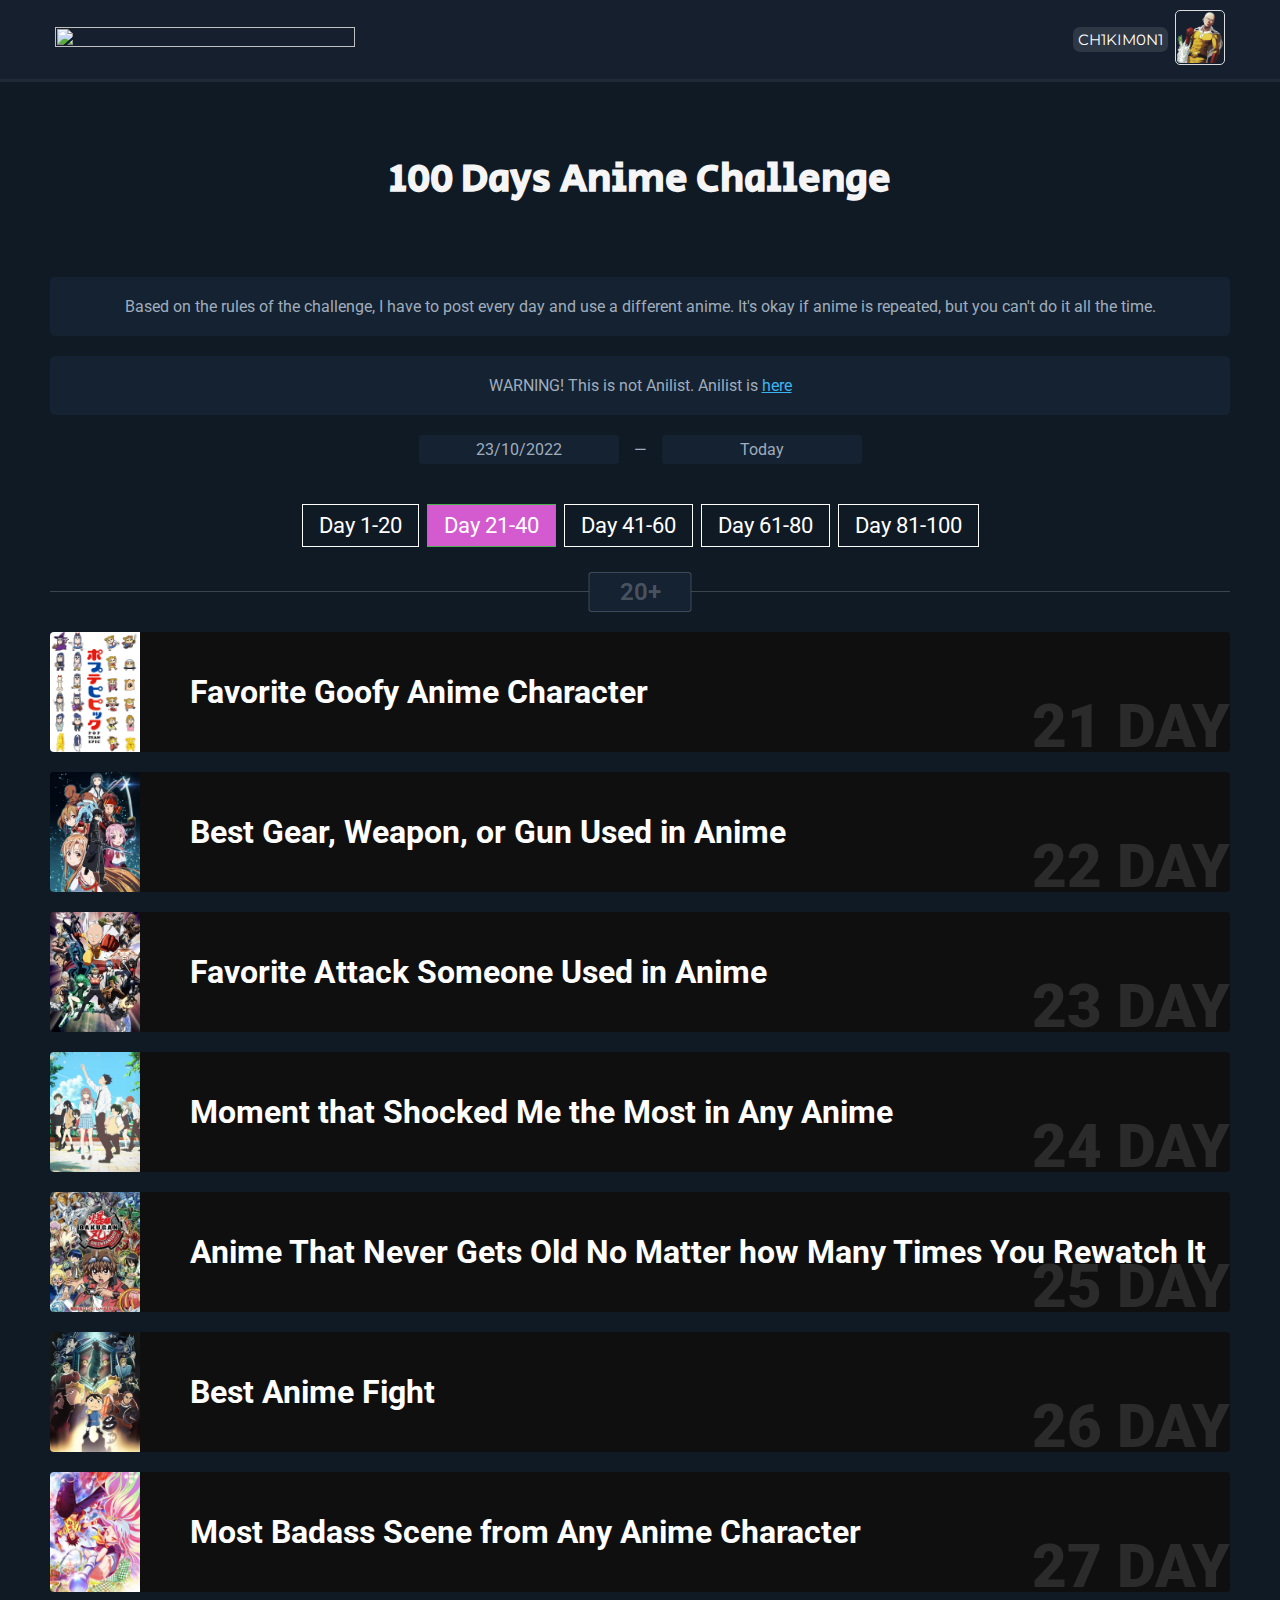
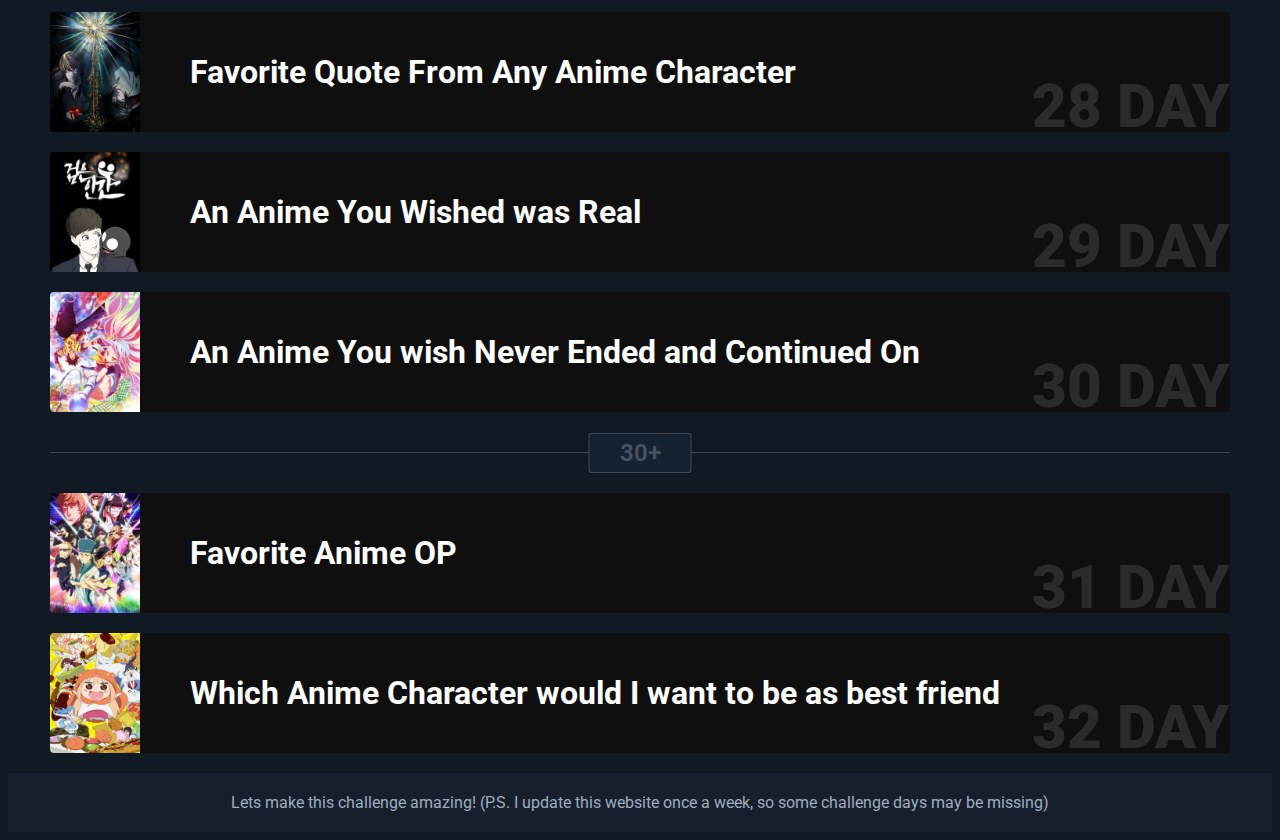
==== page2.html @ b33457d3 "major changes" ====
<!doctype html>
<html lang="en">
  <head>
    <title>100 Days Anime Challenge</title>

    <link rel="icon" type="image/x-icon" href="icon.webp.png">
    <!-- Required meta tags -->
    <meta charset="utf-8">
    <meta name="viewport" content="width=device-width, initial-scale=1, shrink-to-fit=no">

    <link rel="preconnect" href="https://fonts.googleapis.com">
<link rel="preconnect" href="https://fonts.gstatic.com" crossorigin>
<link href="https://fonts.googleapis.com/css2?family=Montserrat&family=Roboto:wght@100;400;500&family=Secular+One&display=swap" rel="stylesheet">

    <link rel="stylesheet" href="css/reset.css">
    <link rel="stylesheet" href="css/style.css?ver=3.0">    
  </head>
  <body>
      <header>
        <div class="container">
            <div class="header-inner">
                <div class="logo">
                    <img src="images/100-Days-Anime-Challenge-5.gif" alt="">
                </div>
                <div class="nickname">
                        <a href="https://anilist.co/user/CH1KIM0N1/">
                            CH1KIM0N1
                        </a>
                </div>
                <div class = "special">
                    <img src="images/pfp.png" alt="" style="width:50px"> 
                </div>
            </div>
        </div>
      </header>
      
      <div class="content">
        <div class="container">
            <h1>
                100 Days Anime Challenge
            </h1>
            <div class="challenge-image">
                <a href="images/E8DegsGXoAAz6NP.jpg" target="_blank">
                    <img src="images/E8DegsGXoAAz6NP.jpg" alt="">
                </a>
            </div>
            <div class="information">
                <div class="text">
                    Based on the rules of the challenge, I have to post every day and use a different anime. It's okay if anime is repeated, but you can't do it all the time.
                </div>
                <div class="text">
                    WARNING! This is not Anilist. Anilist is <a href="https://anilist.co/">here</a>
                </div>
                <div class="date">
                    <div class="date-block">
                        23/10/2022
                    </div>
                    <span> — </span>
                    <div class="date-block">
                        Today
                    </div>
                </div>
            </div>
            <div class="center">
                <div class="pagination">
                    <a href="index.html">Day 1-20</a>
                    <a href="page2.html"class="active">Day 21-40</a>
                    <a href="#">Day 41-60</a>
                    <a href="#">Day 61-80</a>
                    <a href="#">Day 81-100</a>
                </div>
              </div>
            <div id="challenge-items">
            </div>
        </div>
        
      </div>

      <script src="js/page2.js?ver=2.0"></script>
      <footer>
        Lets make this challenge amazing! (P.S. I update this website once a week, so some challenge days may be missing)
      </footer>
  </body>
</html>
---- css/style.css ----
*{
    box-sizing: border-box;
    font-family: 'Roboto', sans-serif;

}
:root
{
    --foreground-color: rgb(21, 31, 46);
    --block-color: #152232;
    --text-color: rgb(159,173,189);
}
body{
    position: relative;
    background-color: rgb(16, 26, 37);
}
body::-webkit-scrollbar {
    width: 10px;
    background-color: var(--foreground-color);
}
body::-webkit-scrollbar-thumb {
    background-color: #71cfff;
    border-radius: 5px;
    outline: 0;
}
header
{
    position: fixed;
    top: 0;
    left: 0;
    background-color: var(--foreground-color);
    width: 100%;
    border-bottom: 3px solid rgb(31, 41, 55);
    z-index: 999;
}
.center {
    margin-top: 40px;
    margin-bottom: 40px;
    text-align: center;
  }
  
  .pagination {
    display: inline-block;
  }
  
  .pagination a {
    color: rgb(255, 255, 255);
    float: left;
    padding: 8px 16px;
    text-decoration: none;
    transition: background-color .3s;
    border: 1px solid rgb(255, 255, 255);
    font-size: 22px;
    margin: 0 4px;
  }
  
  .pagination a.active {
    background-color: #d35acf;
    color: white;
    border: 1px solid #4CAF50;
  }
  
  .pagination a:hover:not(.active) {background-color: #ddd;}
.container{
    max-width: 1200px;
    margin: 0 auto;
    padding: 0 10px;
}
.header-inner{
    display: flex;
    align-items: center;
    justify-content: space-between;

    padding: 10px 5px;
}
.logo{
    width: 300px;
}
.logo img{
    width: 100%;
    height: 100%;
}
.nickname a{
    font-family: 'Montserrat', sans-serif;
    text-decoration: none;
    color: #fff;
    padding: 3px 5px;
    background-color: rgba(255, 255, 255, 0.111);
    border-radius: 7px;

    font-size: 15px;
    transition: 0.4s ease;

    position: relative;
    left: 355px;
}
.nickname a:hover{
    color: rgb(246, 66, 66);
    background-color: rgb(255, 255, 255);
}
.text-block {
    position: absolute;
    bottom: 20px;
    right: 20px;
    background-color: black;
    color: white;
    padding-left: 20px;
    padding-right: 20px;
  }
.content{
    margin-top: 62px;
    margin-bottom: 00px;
}
.challenge-image{
    margin-top: 30px;
    max-width: 100%;
    text-align: center;
}
h1{
    font-family: 'Secular One', sans-serif;
    margin-top: 150px;
    color: #f5f5f5;
    font-size: 40px;
    text-align: center;
}
.challenge-image img
{
    width: 500px;
}

#challenge-items{
    margin-top: 40px;
}
#challenge-items .item,
#challenge-items .hr-block{
    display: flex;
}
#challenge-items .hr-block{
    position: relative;
    height: 1px;
    width: 100%;
    background-color: rgba(255, 255, 255, 0.181);

    margin-bottom: 40px;
    margin-top: 40px;
}
#challenge-items .item{
    position: relative;
    display: flex;
    align-items: center;

    background-color: rgb(15, 15, 15);
    margin-bottom: 20px;

    overflow: hidden;
    border-radius: 4px;
    cursor: pointer;
    color: #ffffff;
    transition: 0.3s ease;
    text-decoration: none;
}

#challenge-items .item-img{
    height: 120px;
    width: 90px;
    flex-shrink: 0;
}
#challenge-items img{
    width: 100%;
    height: 100%;
    object-fit: cover;
}
#challenge-items .info{
    margin-left: 50px;
    font-size: 27px;
}
#challenge-items span{
    position: absolute;
    right: 0px;
    bottom: -10px;
    font-size: 60px;

    color: rgba(255, 255, 255, 0.116);
    text-transform: uppercase;
    font-weight: 900;
    font-family: 'Roboto', sans-serif;
    transition: 0.15s ease;
}
#challenge-items .item:hover{
    background-color: #c4d8ef;
    color: #000000;
}
#challenge-items .item:hover{
    background-color: #b9b9b9;
}
#challenge-items .item:hover span{
    color: rgba(255, 0, 0, 0.422);
}
#challenge-items .item:hover img{
    opacity: 1;
}
.information .text{
    background-color: var(--block-color);
    color: var(--text-color);
    text-align: center;
    margin-top: 20px;
    border-radius: 5px;
    padding: 20px 15px;
}
.special img{
    border: 1px solid #ddd;
    border-radius: 5px;
    padding: 1px;
    width: 150px;
  }
.information .date{
    display: flex;
    align-items: center;
    justify-content: center;
    color: var(--text-color);
    margin-top: 20px;
}
.information .date span{
    margin: 0 15px;
}
.date-block{
    border-radius: 3px;
    text-align: center;
    background-color: var(--block-color);

    padding: 5px;
    width: 200px;
}
footer{
    background-color: var(--foreground-color);
    text-align: center;
    padding: 20px 5px;
    color: var(--text-color);
}
a{
    color: rgb(61,180,242);
}
#challenge-items .hr-block div{
    position: absolute;
    display: block;

    font-size: 24px;
    font-family: 'Roboto', sans-serif;
    text-align: center;

    color: rgba(255, 255, 255, 0.238);
    border: 1px solid rgba(255, 255, 255, 0.181);
    border-radius: 3px;
    background-color: var(--block-color);
    font-weight: 600;

    padding: 5px 30px;

    left: 50%;
    top: 50%;
    transform: translate(-50%, -50%);
}


@media only screen and (max-width: 590px) {
    h1{
        text-align: center;
        font-size: 25px;
    }
    .logo{
        width: 200px;
    }
}
@media only screen and (max-width: 445px) {
    .challenge-image img{
        width: 300px;
    }
    #challenge-items .info{
        font-size: 20px;
    }
    #challenge-items span{
        font-size: 45px;
    }
}
@media only screen and (max-width: 330px) {
    .logo{
        width: 100px;
    }
    .challenge-image img{
        width: 190px;
    }
    .information .text{
        font-size: 14px;
        line-height: 23px;
    }
    #challenge-items .info{
        font-size: 14px;
    }
}
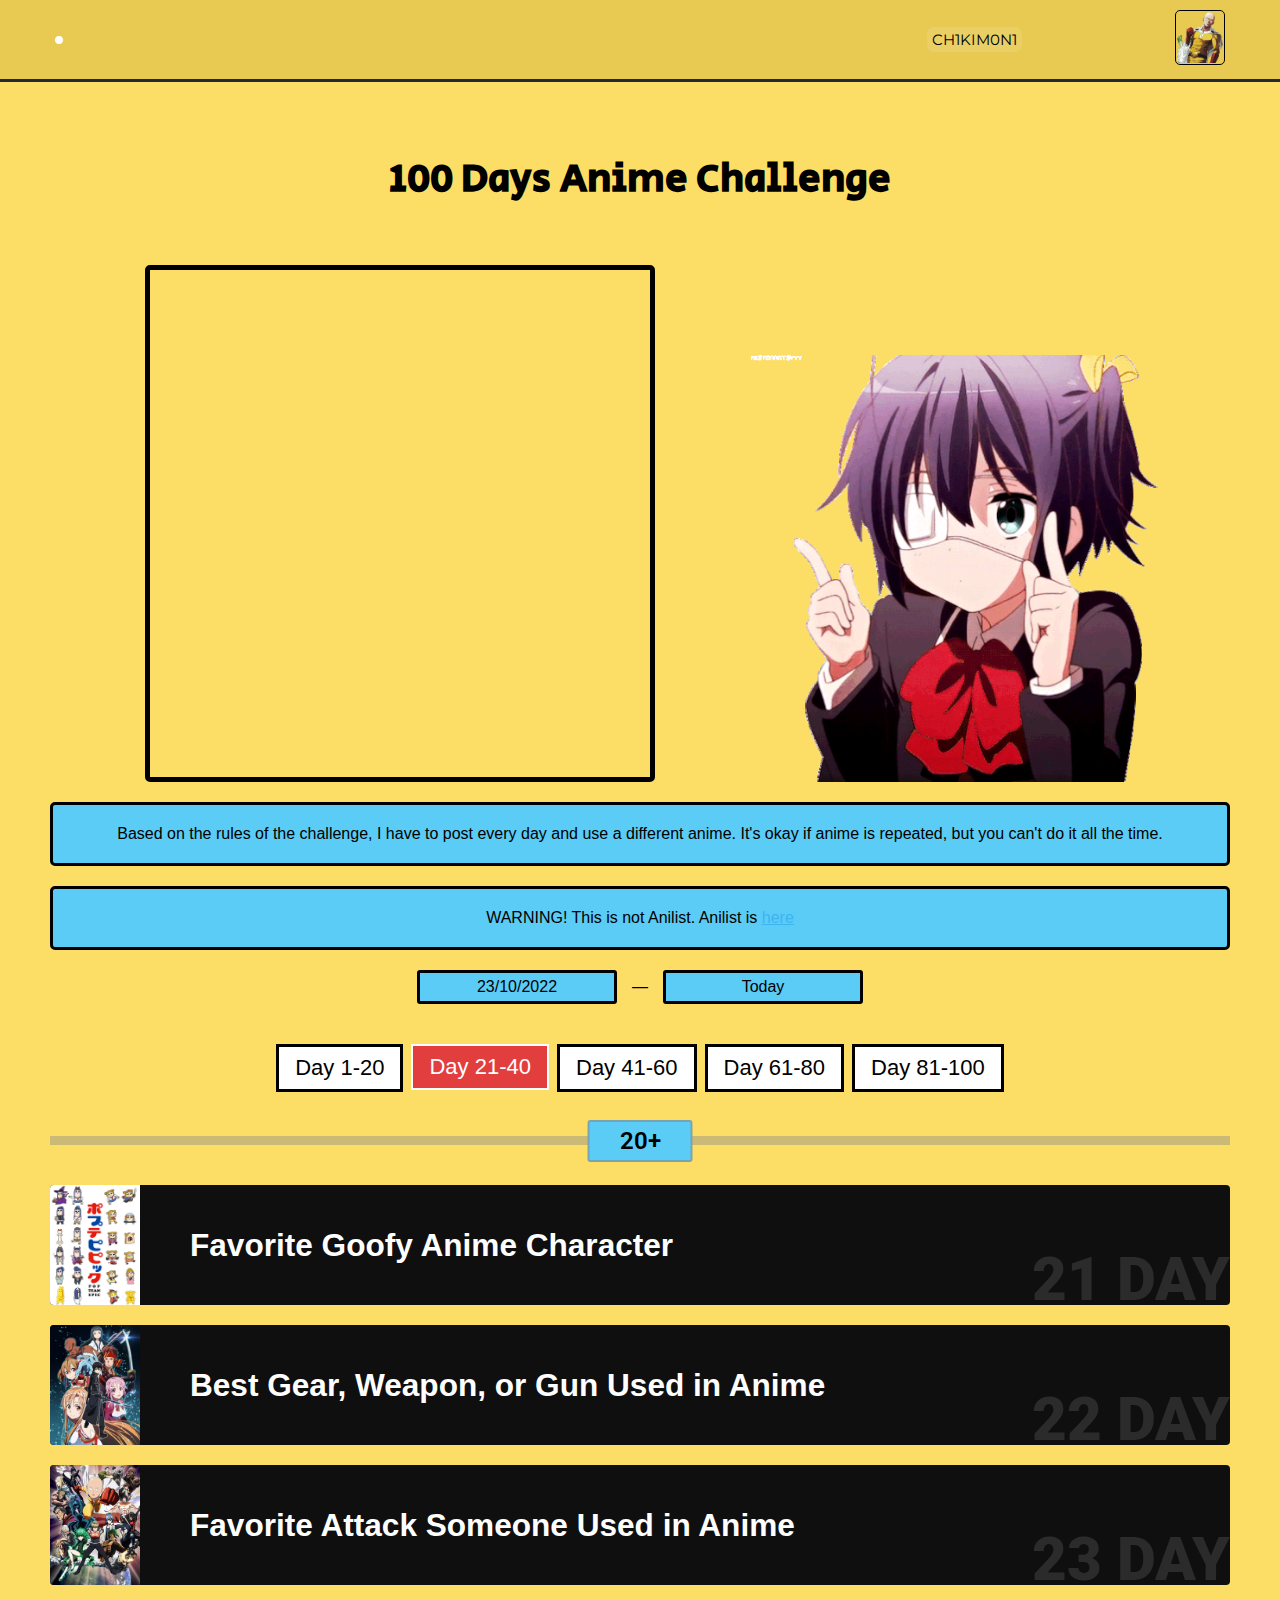
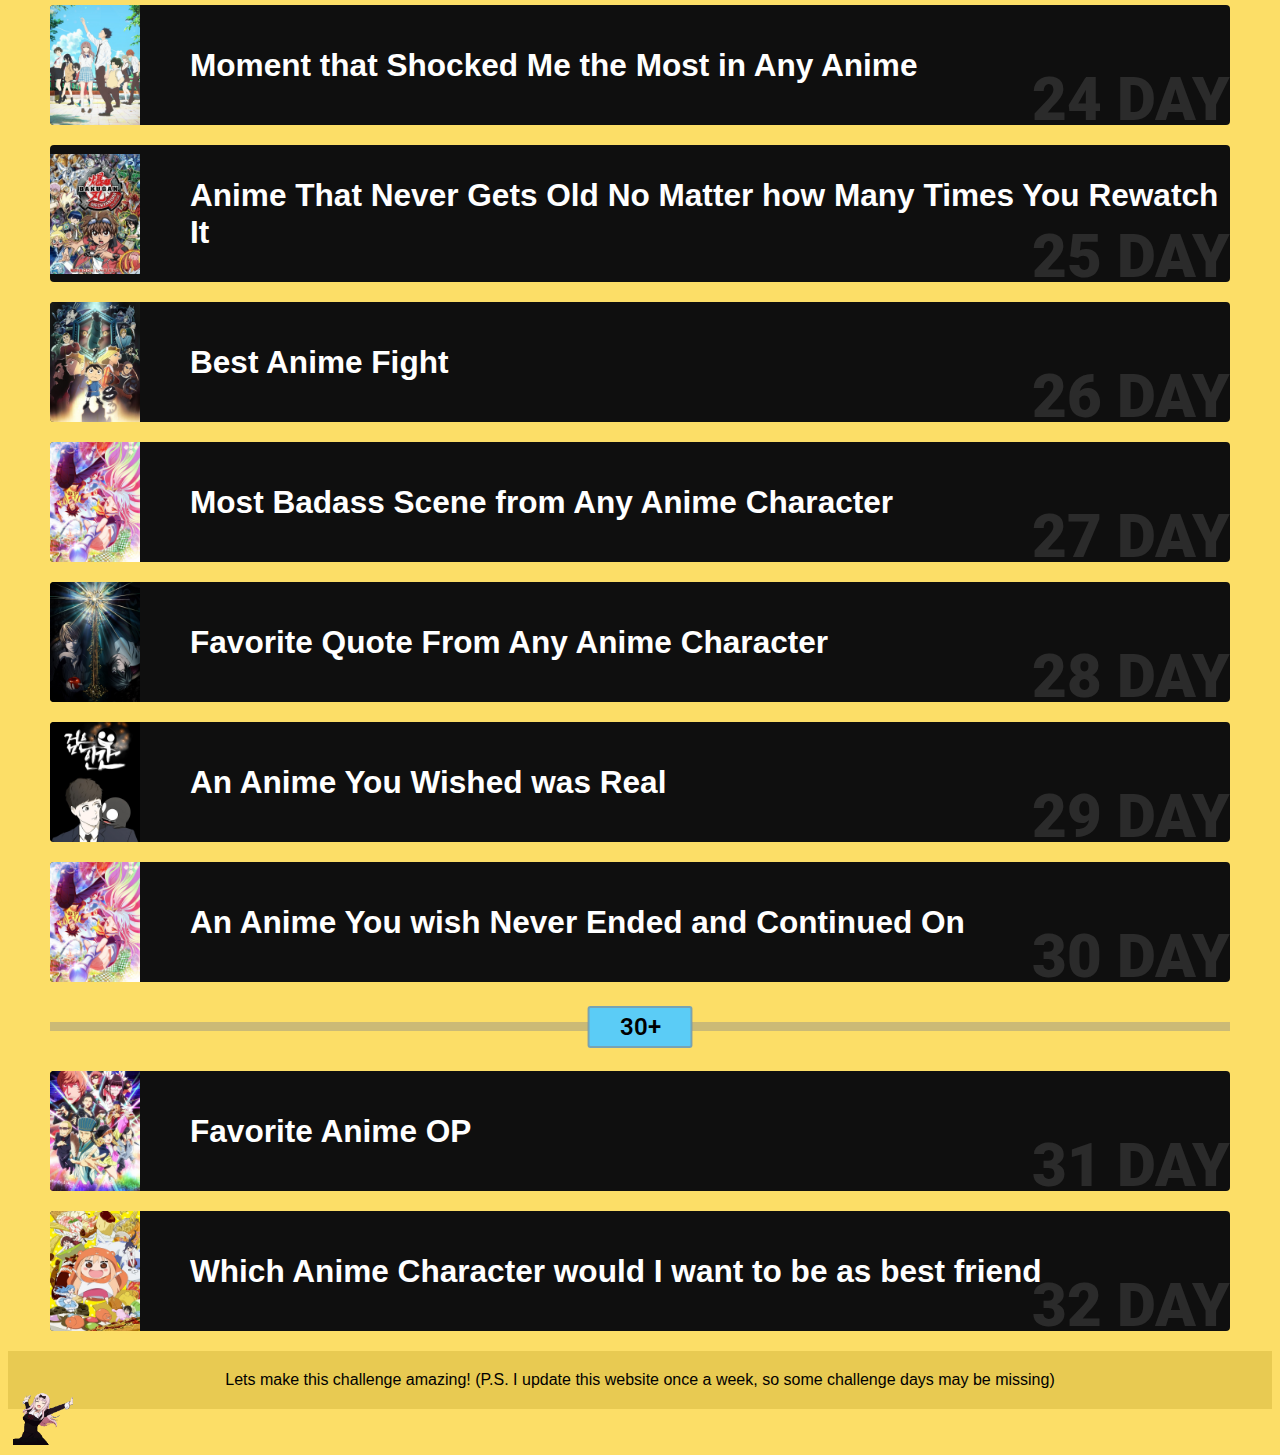
==== commit 422bcd13: "css update + gifs + new colors" ====
--- a/page2.html
+++ b/page2.html
@@ -19,7 +19,7 @@
       <header>
         <div class="container">
             <div class="header-inner">
-                <div class="logo">
+                <div class="special-gif">
                     <img src="images/100-Days-Anime-Challenge-5.gif" alt="">
                 </div>
                 <div class="nickname">
@@ -39,10 +39,15 @@
             <h1>
                 100 Days Anime Challenge
             </h1>
-            <div class="challenge-image">
-                <a href="images/E8DegsGXoAAz6NP.jpg" target="_blank">
-                    <img src="images/E8DegsGXoAAz6NP.jpg" alt="">
-                </a>
+            <div class = "row">
+                <div class="challenge-image">
+                    <a href="images/E8DegsGXoAAz6NP.jpg" target="_blank">
+                        <img src="images/E8DegsGXoAAz6NP.jpg" alt="">
+                    </a>
+                </div>
+                <div class = "gif-right">
+                    <img src="images/gifs/1.gif" alt="">
+                </div>
             </div>
             <div class="information">
                 <div class="text">
@@ -79,6 +84,11 @@
       <script src="js/page2.js?ver=2.0"></script>
       <footer>
         Lets make this challenge amazing! (P.S. I update this website once a week, so some challenge days may be missing)
-      </footer>
+        <div class = "gif-footer">
+            <a href = "https://anilist.co/user/CH1KIM0N1/reviews" target="_blanck">
+                <img src="images/gifs/2.gif" alt="">
+            </a>
+        </div>
+       </footer>
   </body>
 </html>
--- a/css/style.css
+++ b/css/style.css
@@ -1,17 +1,17 @@
 *{
     box-sizing: border-box;
-    font-family: 'Roboto', sans-serif;
+    font-family: 'Lucida Console', sans-serif;
 
 }
 :root
 {
-    --foreground-color: rgb(21, 31, 46);
-    --block-color: #152232;
-    --text-color: rgb(159,173,189);
+    --foreground-color: #e8ca52;
+    --block-color: #5bccf6;
+    --text-color: rgb(0, 0, 0);
 }
 body{
     position: relative;
-    background-color: rgb(16, 26, 37);
+    background-color: #fcde67;
 }
 body::-webkit-scrollbar {
     width: 10px;
@@ -43,20 +43,21 @@
   }
   
   .pagination a {
-    color: rgb(255, 255, 255);
+    color: rgb(0, 0, 0);
+    background-color:rgb(255, 255, 255);
     float: left;
     padding: 8px 16px;
     text-decoration: none;
     transition: background-color .3s;
-    border: 1px solid rgb(255, 255, 255);
+    border: 3px solid rgb(0, 0, 0);
     font-size: 22px;
     margin: 0 4px;
   }
   
   .pagination a.active {
-    background-color: #d35acf;
+    background-color: #e23e3e;
     color: white;
-    border: 1px solid #4CAF50;
+    border: 2px solid #fffcfc;
   }
   
   .pagination a:hover:not(.active) {background-color: #ddd;}
@@ -82,7 +83,7 @@
 .nickname a{
     font-family: 'Montserrat', sans-serif;
     text-decoration: none;
-    color: #fff;
+    color: rgb(0, 0, 0);
     padding: 3px 5px;
     background-color: rgba(255, 255, 255, 0.111);
     border-radius: 7px;
@@ -95,7 +96,7 @@
 }
 .nickname a:hover{
     color: rgb(246, 66, 66);
-    background-color: rgb(255, 255, 255);
+    background-color: rgb(59, 59, 59);
 }
 .text-block {
     position: absolute;
@@ -111,14 +112,18 @@
     margin-bottom: 00px;
 }
 .challenge-image{
+    border: 5px solid rgb(0, 0, 0);
+    margin-left: auto;
+    margin-right: auto;
     margin-top: 30px;
-    max-width: 100%;
-    text-align: center;
+    width: 43.2%;
+    border-radius: 5px;
+    
 }
 h1{
     font-family: 'Secular One', sans-serif;
     margin-top: 150px;
-    color: #f5f5f5;
+    color: #000000;
     font-size: 40px;
     text-align: center;
 }
@@ -136,9 +141,9 @@
 }
 #challenge-items .hr-block{
     position: relative;
-    height: 1px;
+    height: 9px;
     width: 100%;
-    background-color: rgba(255, 255, 255, 0.181);
+    background-color: rgba(139, 139, 139, 0.432);
 
     margin-bottom: 40px;
     margin-top: 40px;
@@ -193,10 +198,24 @@
     background-color: #b9b9b9;
 }
 #challenge-items .item:hover span{
-    color: rgba(255, 0, 0, 0.422);
+    color: #329dd3;
 }
 #challenge-items .item:hover img{
     opacity: 1;
+}
+.row{
+    display: flex;
+}
+.gif-right img{
+    float: right;
+    margin-top: 120px;
+    margin-right: 50px;
+    width: 430px;
+}
+.gif-footer img{
+    float: left;
+    width: 60px;
+    margin-bottom: 10px;
 }
 .information .text{
     background-color: var(--block-color);
@@ -205,12 +224,19 @@
     margin-top: 20px;
     border-radius: 5px;
     padding: 20px 15px;
+    border: 3px solid rgb(0,0,0);
 }
 .special img{
-    border: 1px solid #ddd;
+    border: 1px solid rgb(0, 0, 0);
     border-radius: 5px;
     padding: 1px;
     width: 150px;
+  }
+  .special-gif img{
+    border: 4px solid rgb(255, 255, 255);
+    border-radius: 5px;
+    padding: 0px;
+    width: 300px;
   }
 .information .date{
     display: flex;
@@ -226,6 +252,7 @@
     border-radius: 3px;
     text-align: center;
     background-color: var(--block-color);
+    border: 3px solid rgb(0,0,0);
 
     padding: 5px;
     width: 200px;
@@ -247,8 +274,8 @@
     font-family: 'Roboto', sans-serif;
     text-align: center;
 
-    color: rgba(255, 255, 255, 0.238);
-    border: 1px solid rgba(255, 255, 255, 0.181);
+    color: rgb(0, 0, 0);
+    border: 2px solid rgba(137, 137, 137, 0.621);
     border-radius: 3px;
     background-color: var(--block-color);
     font-weight: 600;
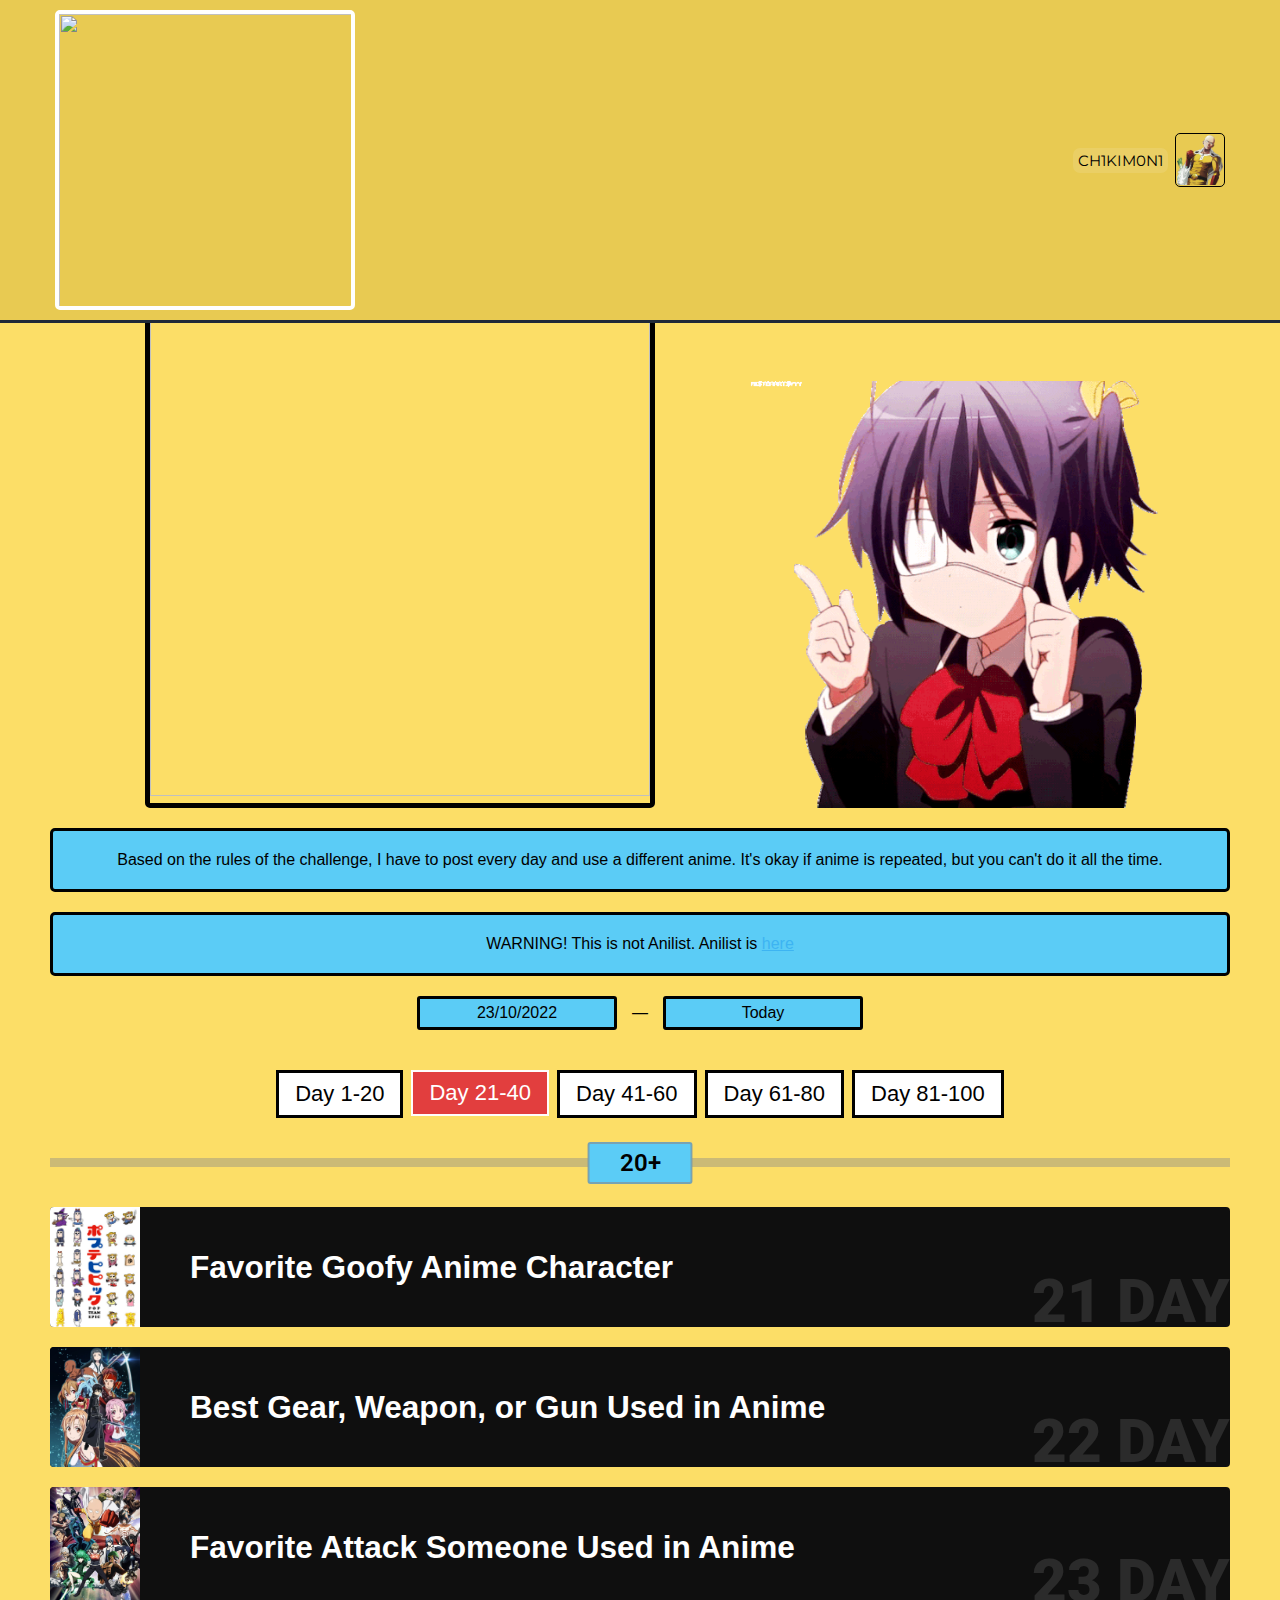
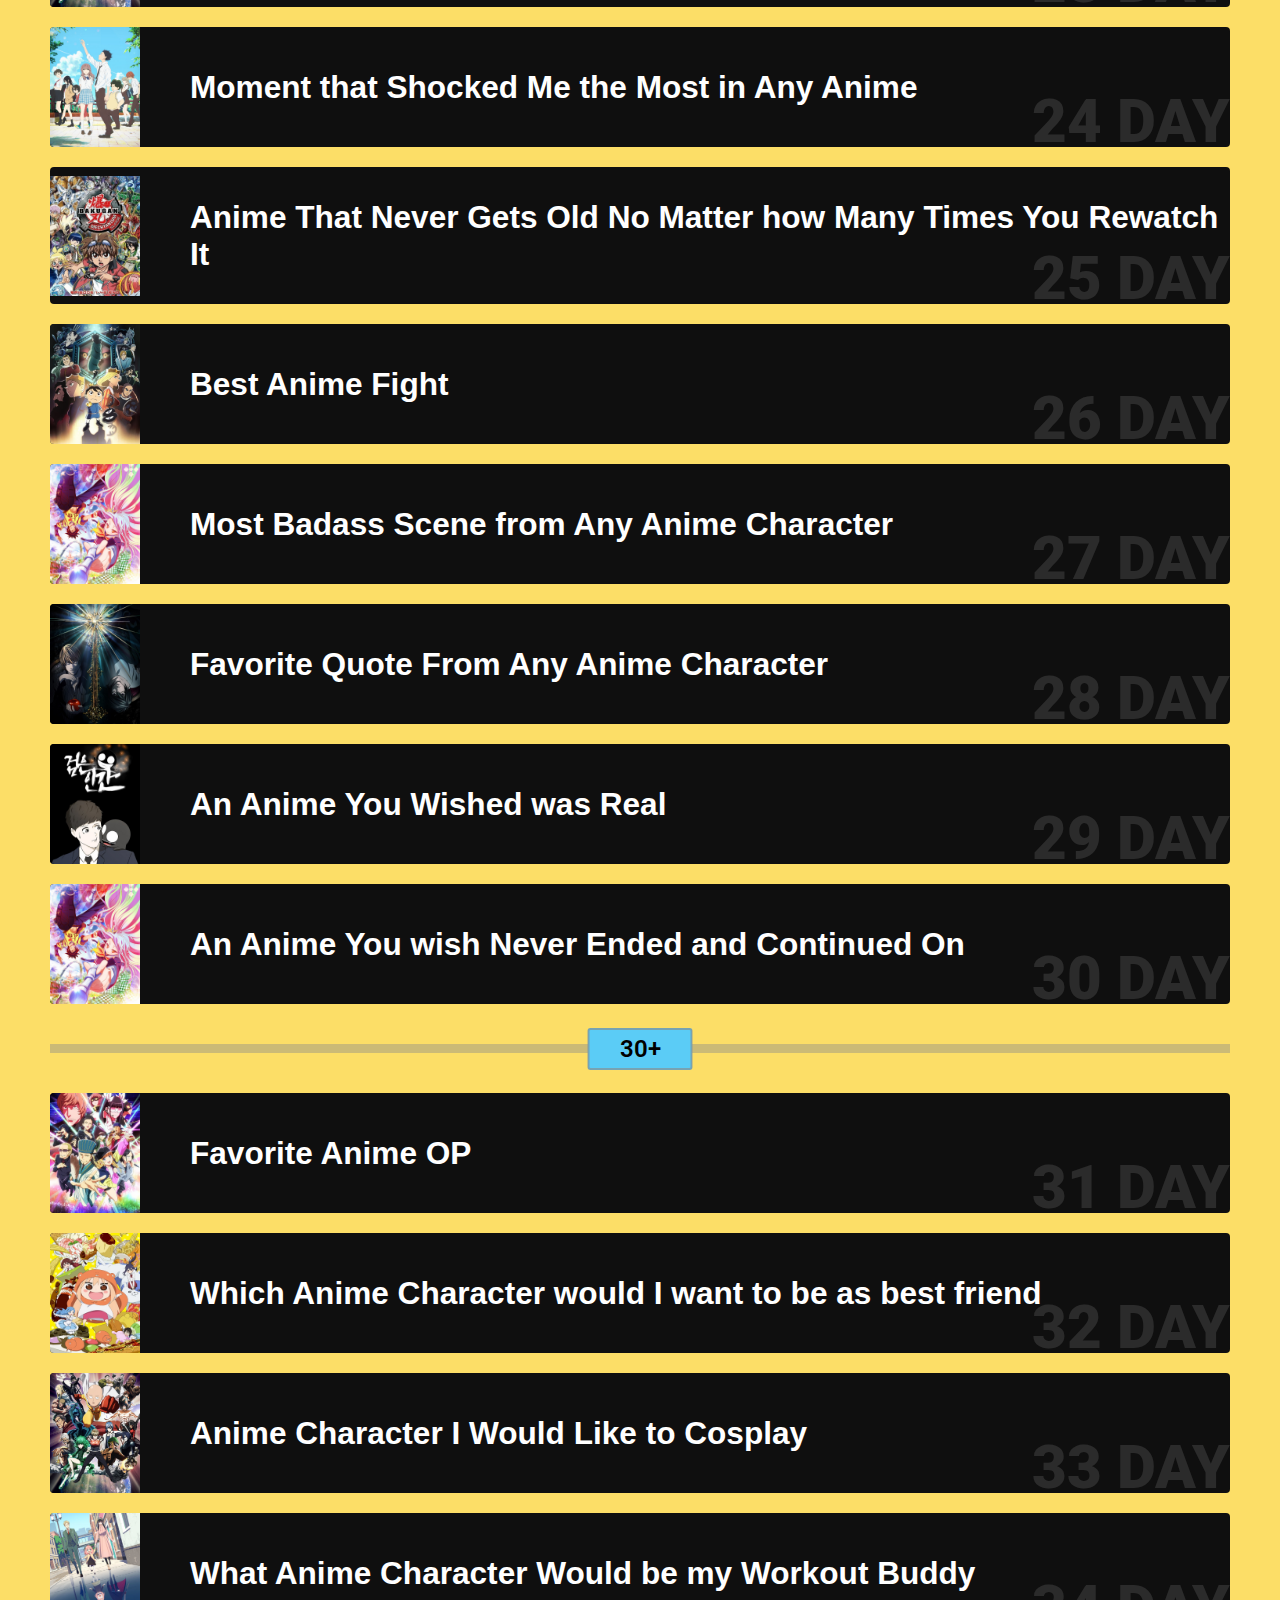
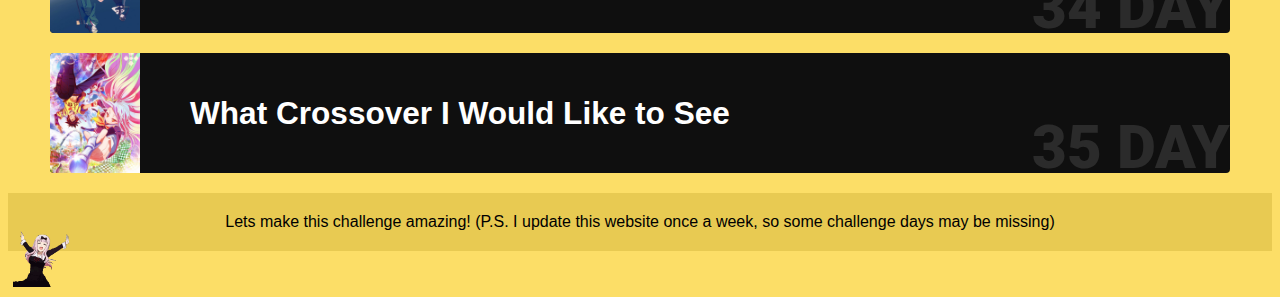
==== commit c2c97cad: "days 33-35" ====
--- a/page2.html
+++ b/page2.html
@@ -1,4 +1,4 @@
-<!doctype html>
+!doctype html>
 <html lang="en">
   <head>
     <title>100 Days Anime Challenge</title>
